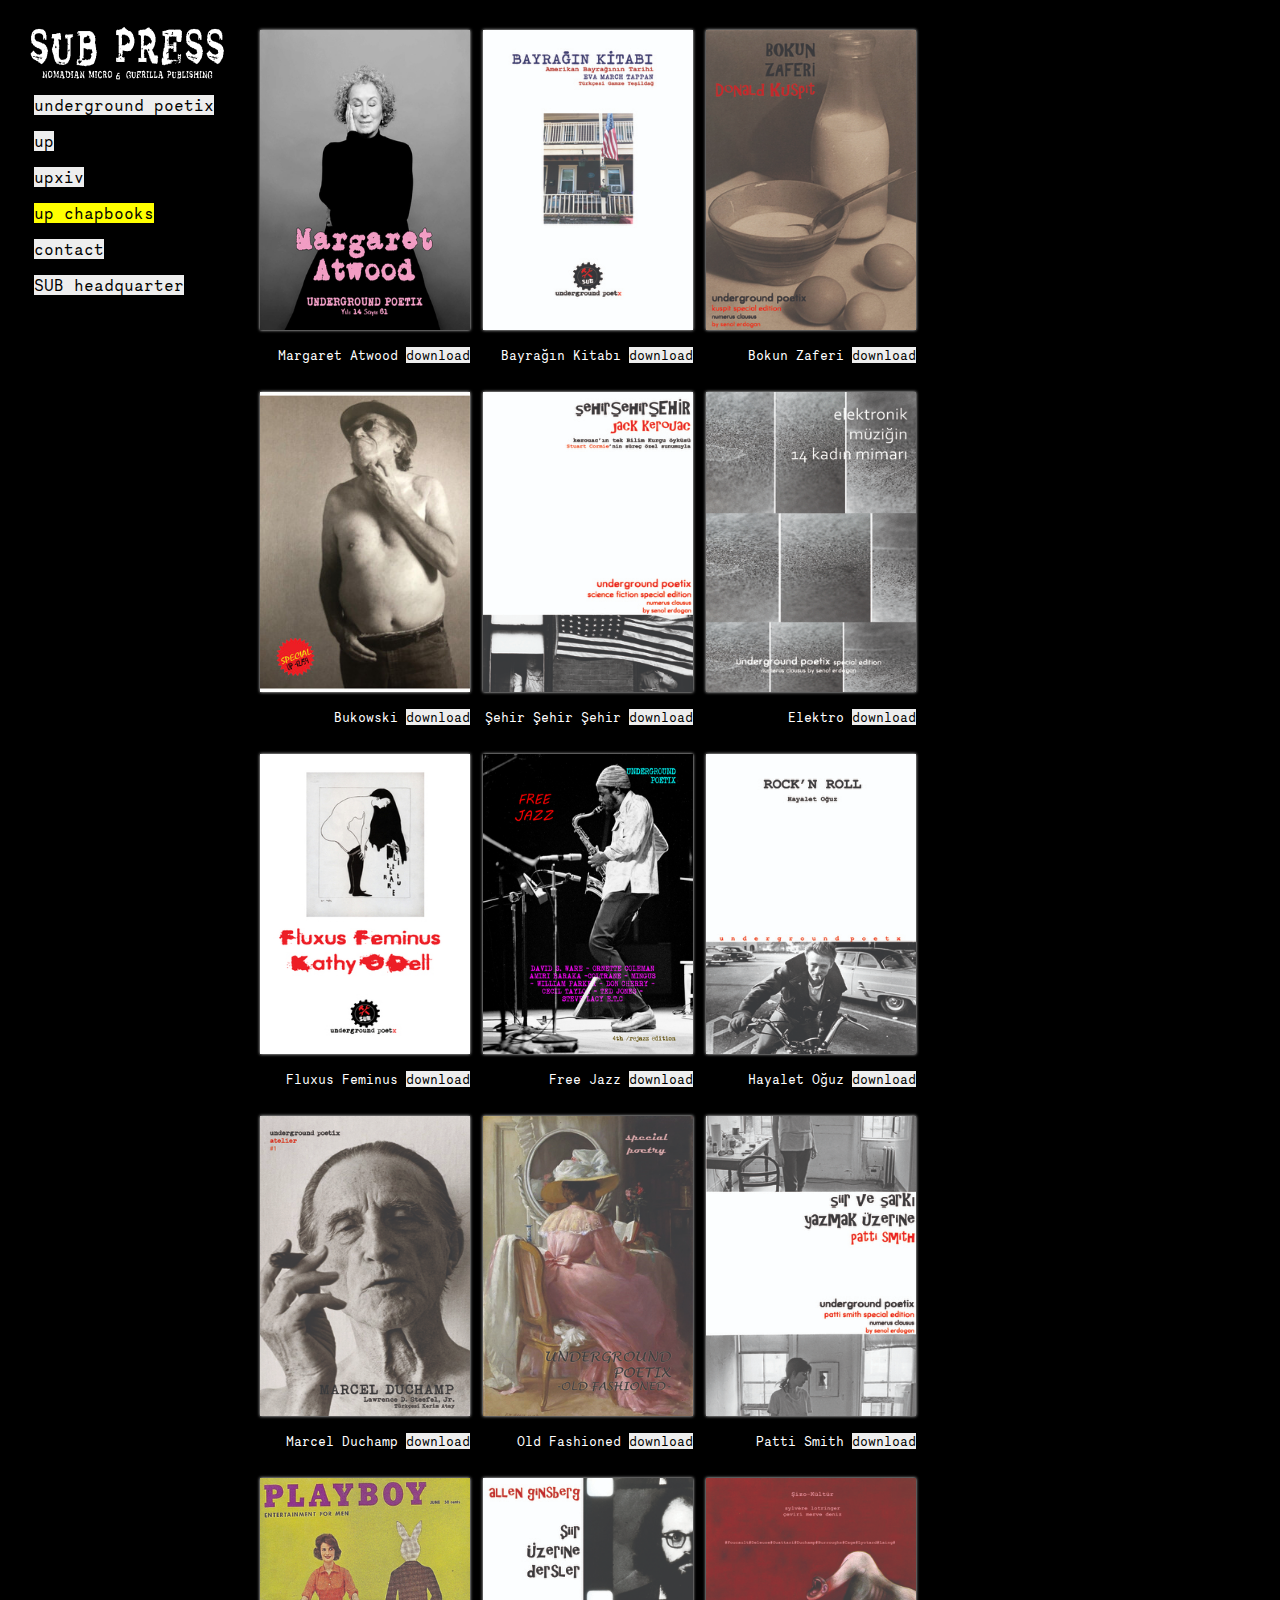
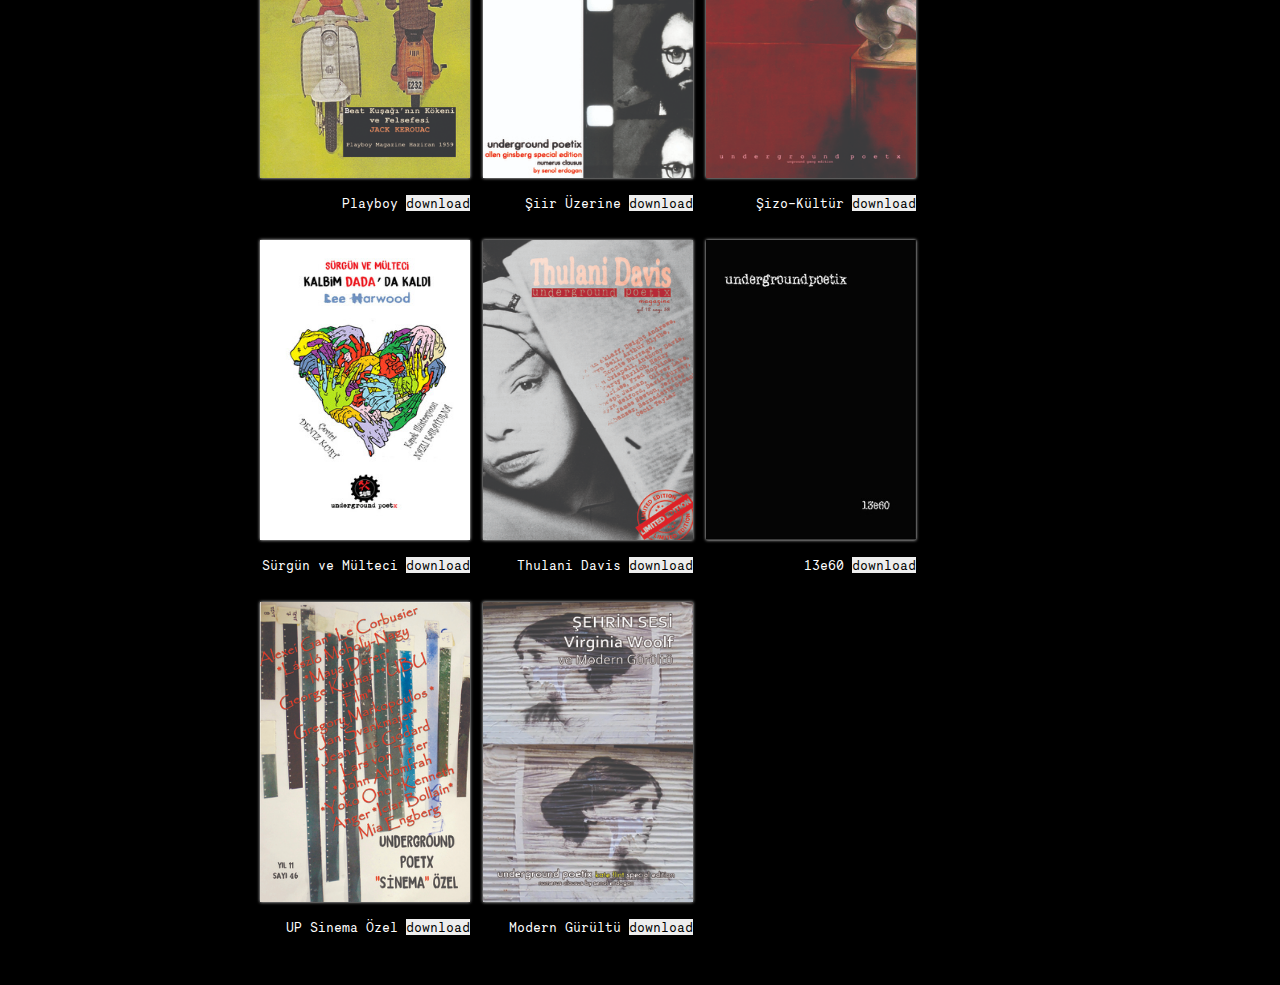
==== chapbooks.html @ 367ac6ae "files" ====
<!DOCTYPE html>
<html>
<head>
<meta charset="utf-8" />
<meta name="viewport" content="width=device-width, initial-scale=1">
<link rel="stylesheet" type="text/css" href="style.css">
<link rel="shortcut icon" type="image/png" href="up-icon.png">
<title>underground poetix</title>
</head>
<body>
<nav>
<img src="patch/subpress-white.png">
<ul>
<li><a href="index.html">underground poetix</a></li>
<li><a href="up.html">up</a></li>
<li><a href="upxiv.html">upxiv</a></li>
<li><a class="y" href="chapbooks.html">up chapbooks</a></li>
<li><a href="contact.html">contact</a></li>
<li><a href="https://subyayin.com">SUB headquarter</a></li>
</ul>
</nav>
<main>
<div class="chapbook">
<img src="chapbooks/atwood.jpg" loading="lazy">
<p class="info">Margaret Atwood <a href="pdfs/chapbooks/margaret-atwood.pdf" target="_blank">download</a></p>
</div>
<div class="chapbook">
<img src="chapbooks/bayrak.jpg" loading="lazy">
<p class="info">Bayrağın Kitabı <a href="pdfs/chapbooks/bayrak.pdf" target="_blank">download</a></p>
</div>
<div class="chapbook">
<img src="chapbooks/bok.jpg" loading="lazy">
<p class="info">Bokun Zaferi <a href="pdfs/chapbooks/bok.pdf" target="_blank">download</a></p>
</div>
<div class="chapbook">
<img src="chapbooks/bukowski.jpg" loading="lazy">
<p class="info">Bukowski <a href="pdfs/chapbooks/bukowski.pdf" target="_blank">download</a></p>
</div>
<div class="chapbook">
<img src="chapbooks/city-city-city.jpg" loading="lazy">
<p class="info">Şehir Şehir Şehir <a href="pdfs/chapbooks/city-city-city.pdf" target="_blank">download</a></p>
</div>
<div class="chapbook">
<img src="chapbooks/elektro.jpg" loading="lazy">
<p class="info">Elektro <a href="pdfs/chapbooks/elektro.pdf" target="_blank">download</a></p>
</div>
<div class="chapbook">
<img src="chapbooks/feminus.jpg" loading="lazy">
<p class="info">Fluxus Feminus <a href="pdfs/chapbooks/feminus.pdf" target="_blank">download</a></p>
</div>
<div class="chapbook">
<img src="chapbooks/free-jazz.jpg" loading="lazy">
<p class="info">Free Jazz <a href="pdfs/chapbooks/free-jazz.pdf" target="_blank">download</a></p>
</div>
<div class="chapbook">
<img src="chapbooks/hayalet-oguz.jpg" loading="lazy">
<p class="info">Hayalet Oğuz <a href="pdfs/chapbooks/hayalet-oguz.pdf" target="_blank">download</a></p>
</div>
<div class="chapbook">
<img src="chapbooks/marcel.jpg" loading="lazy">
<p class="info">Marcel Duchamp <a href="pdfs/chapbooks/marcel-duchamp.pdf" target="_blank">download</a></p>
</div>
<div class="chapbook">
<img src="chapbooks/old-fashion.jpg" loading="lazy">
<p class="info">Old Fashioned <a href="pdfs/chapbooks/up-old-fashioned.pdf" target="_blank">download</a></p>
</div>
<div class="chapbook">
<img src="chapbooks/patti.jpg" loading="lazy">
<p class="info">Patti Smith <a href="pdfs/chapbooks/patti-smith.pdf" target="_blank">download</a></p>
</div>
<div class="chapbook">
<img src="chapbooks/playboy.jpg" loading="lazy">
<p class="info">Playboy <a href="pdfs/chapbooks/playboy.pdf" target="_blank">download</a></p>
</div>
<div class="chapbook">
<img src="chapbooks/siir.jpg" loading="lazy">
<p class="info">Şiir Üzerine <a href="pdfs/chapbooks/siir-uzerine.pdf" target="_blank">download</a></p>
</div>
<div class="chapbook">
<img src="chapbooks/sizo.jpg" loading="lazy">
<p class="info">Şizo-Kültür <a href="pdfs/chapbooks/sizo.pdf" target="_blank">download</a></p>
</div>
<div class="chapbook">
<img src="chapbooks/surgun-ve-multeci.jpg" loading="lazy">
<p class="info">Sürgün ve Mülteci <a href="pdfs/chapbooks/surgun-ve-multeci.pdf" target="_blank">download</a></p>
</div>
<div class="chapbook">
<img src="chapbooks/thulani.jpg" loading="lazy">
<p class="info">Thulani Davis <a href="pdfs/chapbooks/thulani.pdf" target="_blank">download</a></p>
</div>
<div class="chapbook">
<img src="chapbooks/up-13e60.jpg" loading="lazy">
<p class="info">13e60 <a href="pdfs/chapbooks/up-13e60.pdf" target="_blank">download</a></p>
</div>
<div class="chapbook">
<img src="chapbooks/up-film.jpg" loading="lazy">
<p class="info">UP Sinema Özel <a href="pdfs/chapbooks/up-film.pdf" target="_blank">download</a></p>
</div>
<div class="chapbook">
<img src="chapbooks/woolf.jpg" loading="lazy">
<p class="info">Modern Gürültü <a href="pdfs/chapbooks/modern-noise.pdf" target="_blank">download</a></p>
</div>
</main>
</body>
</html>
---- style.css ----
/*
* underground poetix
*/
@font-face {
	font-family: "Necto";
	src: url("fonts/Necto-Mono.woff2") format("woff2"),
       url("fonts/Necto-Mono.woff") format("woff");
}
::selection {background: yellow; color: black;}
a {color:black; text-decoration:none; background-color:#eee;}
a:hover{color: black; background-color:yellow;}
a.y {background-color: yellow;}
body {background-color:black; color:white; font-family:Necto; padding:18px; }
nav {float:left; margin-bottom: 10px;}
main {max-width:700px; float:left; margin-left:25px; margin-bottom:25px;}
.uprise {width:600px;}
.rise {display: none;}
ul {margin:0; padding:0;}
li {list-style-type: none; padding:8px;}
.ups, .chapbook {float: left; width:30%; padding: 4px; margin-left: 5px; margin-bottom: 8px;}
.ups > img {width:210px; box-shadow: 0px 0px 3px #eee;}
.chapbook > img {width:210px; height: 300px; box-shadow: 0px 0px 3px #eee;}
p.xivinfo, p.info {font-size:13px; width: 210px; text-align: end;}
.p.info > img {width:200px; box-shadow: 0px 0px 3px #eee;}
p.info, p.xivinfo > a {float:right;}
.instagram {margin:33%; font-size:27px;}
h3 {margin-bottom: 1px;}
table {width:100%; border-spacing: 0; white-space:nowrap;}
th {width:88%; text-align: left; }
td { border: 1px dashed #eee; border-bottom: none; border-right: none; padding: 6px;}
tr td:last-child {border-right: 1px dashed #eee;}
tr:last-child td {border-bottom: 1px dashed #eee;}

@media(max-width: 800px) {main{margin:auto; float: inherit;} .uprise {display: none;} .rise {display: inherit; width:331px; padding:10px;} .ups, .chapbook {width:100%;} 
.ups > img {max-width: 100%; width: auto; height: auto;} .chapbook > img  {max-width: 80%; width: auto; height: auto;} p.xivinfo, p.info {width: 100%; text-align: inherit; font-size:15px;}
.instagram {margin:auto;}
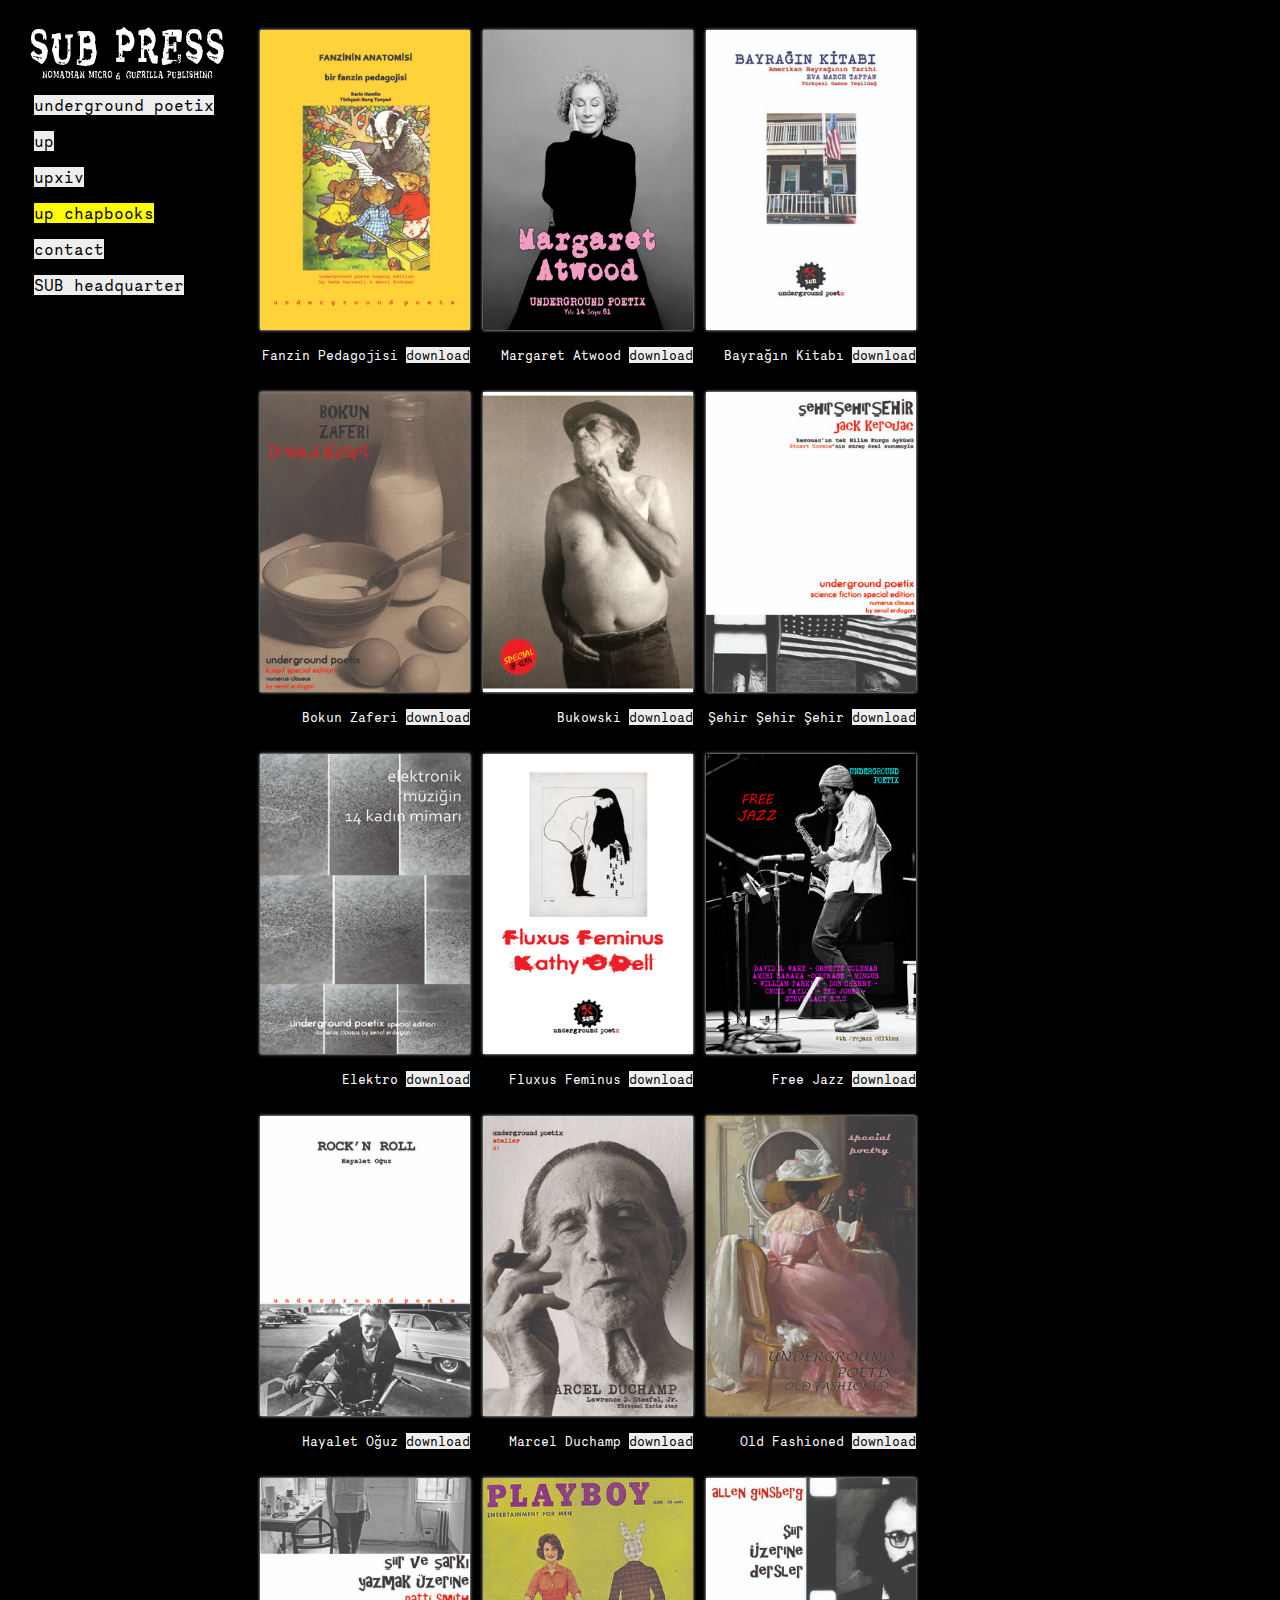
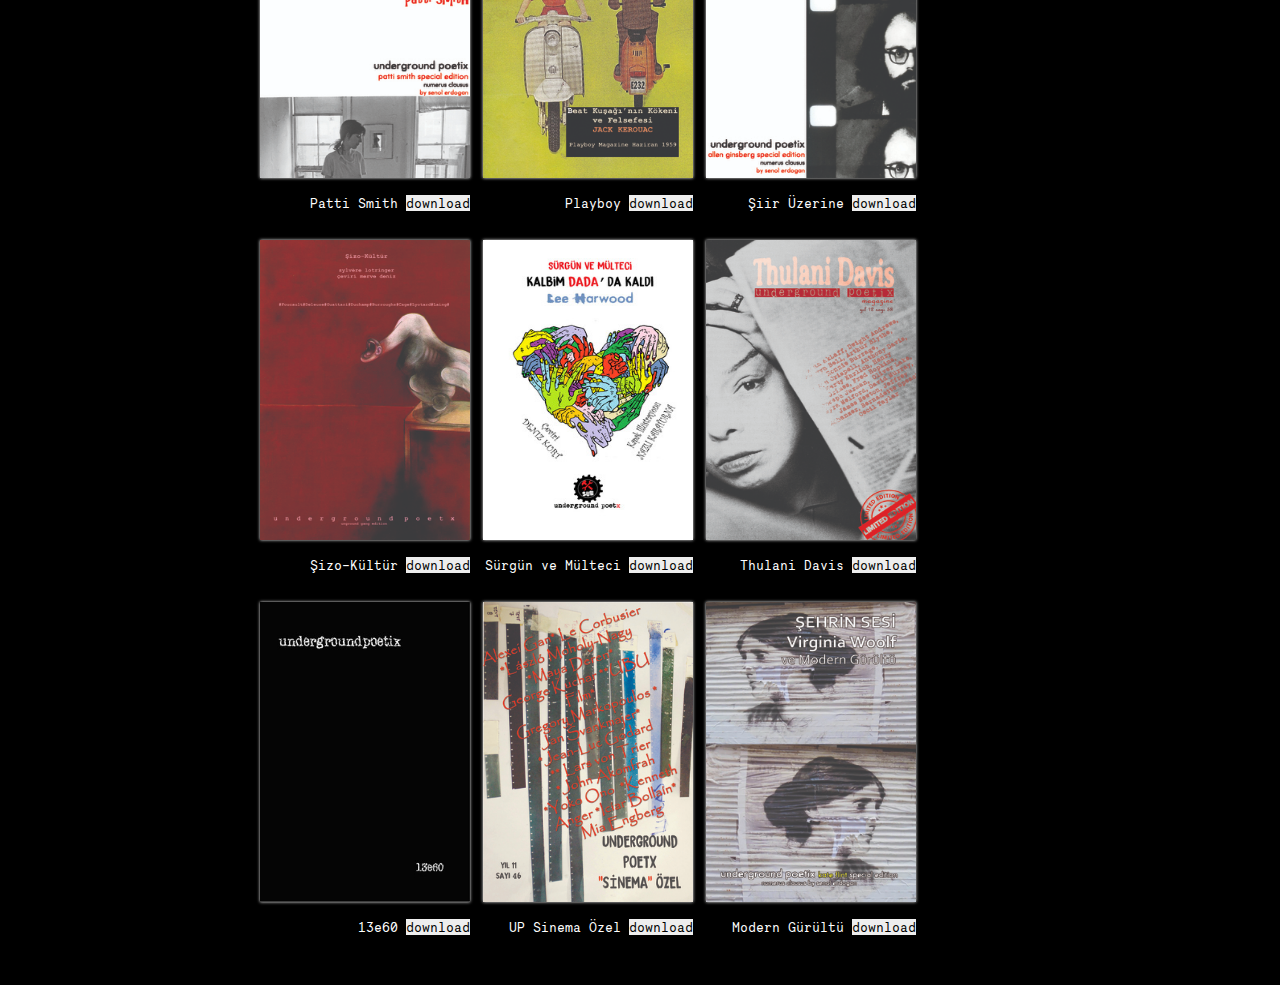
==== commit 7277f88f: "new lines" ====
--- a/chapbooks.html
+++ b/chapbooks.html
@@ -20,6 +20,10 @@
 </ul>
 </nav>
 <main>
+<div class="chapbook">
+<img src="chapbooks/fanzine.jpg" loading="lazy">
+<p class="info">Fanzin Pedagojisi <a href="pdfs/chapbooks/fanzine-pedagojisi.pdf" target="_blank">download</a></p>
+</div>
 <div class="chapbook">
 <img src="chapbooks/atwood.jpg" loading="lazy">
 <p class="info">Margaret Atwood <a href="pdfs/chapbooks/margaret-atwood.pdf" target="_blank">download</a></p>
